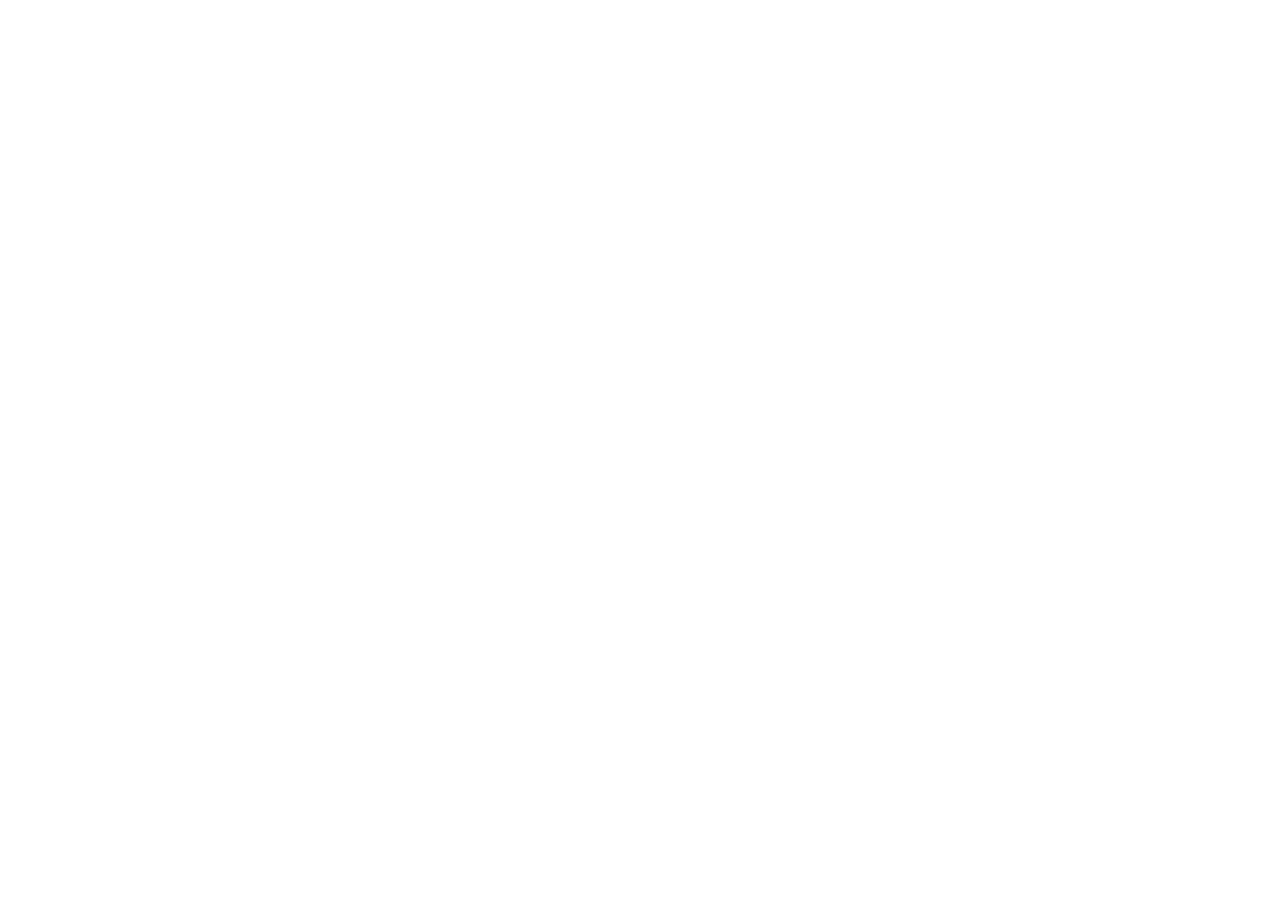
==== index.html @ 5145b30f "Tambah kerangka halaman beranda" ====
<!DOCTYPE html>
<html lang="id">
<head>
  <meta charset="UTF-8">
  <meta name="viewport" content="width=device-width, initial-scale=1.0">
  <meta name="description" content="Katalog kain dan busana Sasirangan khas Banjarmasin karya pengrajin lokal.">
  <title>Sasirangan Banua | Kain Khas Banjar</title>
</head>
<body>

</body>
</html>
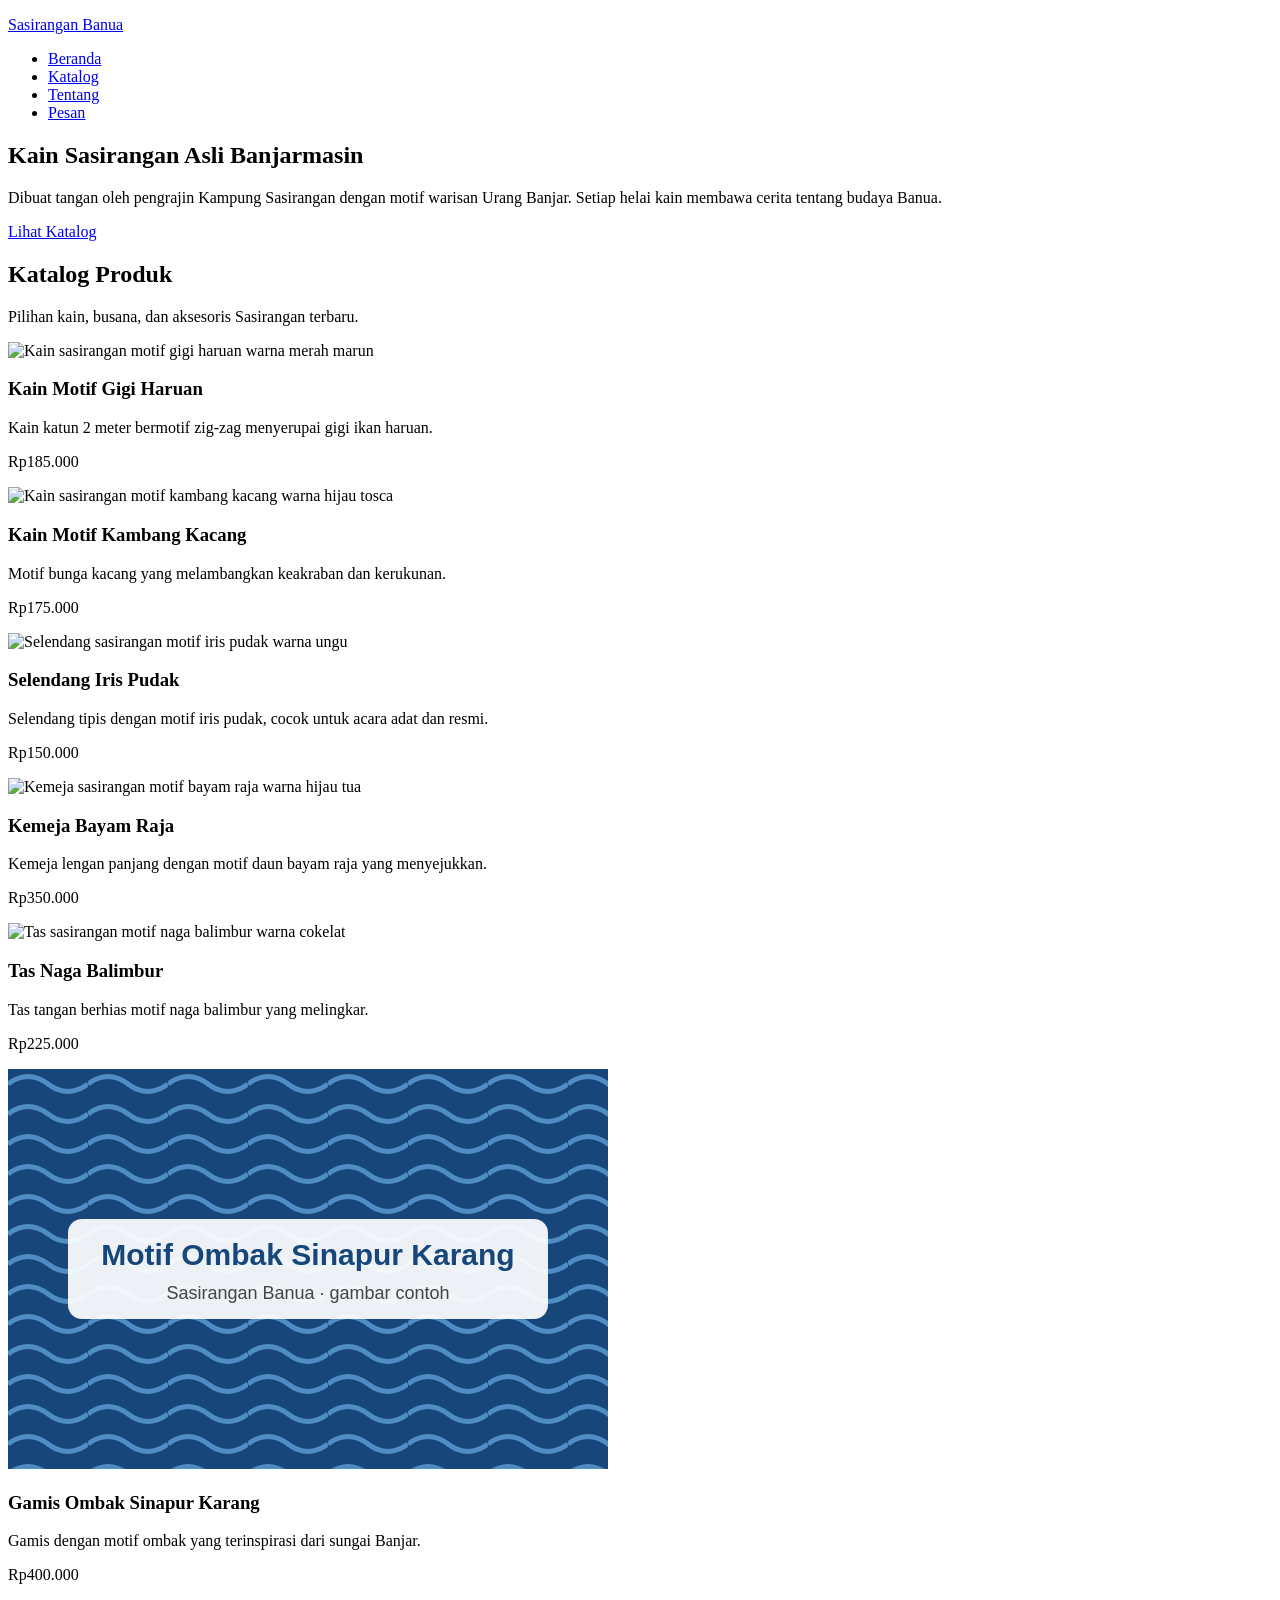
==== commit 3c081dba: "Tambah hero dan katalog 6 produk" ====
--- a/index.html
+++ b/index.html
@@ -7,6 +7,91 @@
   <title>Sasirangan Banua | Kain Khas Banjar</title>
 </head>
 <body>
+  <!-- ========== HEADER & NAVIGASI ========== -->
+  <header class="header-situs">
+    <p class="logo"><a href="index.html">Sasirangan Banua</a></p>
+    <nav aria-label="Navigasi utama">
+      <ul class="menu">
+        <li><a href="index.html" aria-current="page">Beranda</a></li>
+        <li><a href="#katalog">Katalog</a></li>
+        <li><a href="#tentang">Tentang</a></li>
+        <li><a href="kontak.html">Pesan</a></li>
+      </ul>
+    </nav>
+  </header>
+
+  <main>
+    <!-- ========== HERO ========== -->
+    <section class="hero" id="beranda">
+      <h1>Kain Sasirangan Asli Banjarmasin</h1>
+      <p>Dibuat tangan oleh pengrajin Kampung Sasirangan dengan motif warisan Urang Banjar.
+        Setiap helai kain membawa cerita tentang budaya Banua.</p>
+      <a class="tombol" href="#katalog">Lihat Katalog</a>
+    </section>
+
+    <!-- ========== KATALOG ========== -->
+    <section class="bagian" id="katalog">
+      <h2>Katalog Produk</h2>
+      <p>Pilihan kain, busana, dan aksesoris Sasirangan terbaru.</p>
+
+      <div class="katalog-grid">
+        <article class="kartu">
+          <img src="img/gigi-haruan.svg" alt="Kain sasirangan motif gigi haruan warna merah marun" width="600" height="400">
+          <div class="kartu-isi">
+            <h3>Kain Motif Gigi Haruan</h3>
+            <p>Kain katun 2 meter bermotif zig-zag menyerupai gigi ikan haruan.</p>
+            <p class="harga">Rp185.000</p>
+          </div>
+        </article>
+
+        <article class="kartu">
+          <img src="img/kambang-kacang.svg" alt="Kain sasirangan motif kambang kacang warna hijau tosca" width="600" height="400">
+          <div class="kartu-isi">
+            <h3>Kain Motif Kambang Kacang</h3>
+            <p>Motif bunga kacang yang melambangkan keakraban dan kerukunan.</p>
+            <p class="harga">Rp175.000</p>
+          </div>
+        </article>
+
+        <article class="kartu">
+          <img src="img/iris-pudak.svg" alt="Selendang sasirangan motif iris pudak warna ungu" width="600" height="400">
+          <div class="kartu-isi">
+            <h3>Selendang Iris Pudak</h3>
+            <p>Selendang tipis dengan motif iris pudak, cocok untuk acara adat dan resmi.</p>
+            <p class="harga">Rp150.000</p>
+          </div>
+        </article>
+
+        <article class="kartu">
+          <img src="img/bayam-raja.svg" alt="Kemeja sasirangan motif bayam raja warna hijau tua" width="600" height="400">
+          <div class="kartu-isi">
+            <h3>Kemeja Bayam Raja</h3>
+            <p>Kemeja lengan panjang dengan motif daun bayam raja yang menyejukkan.</p>
+            <p class="harga">Rp350.000</p>
+          </div>
+        </article>
+
+        <article class="kartu">
+          <img src="img/naga-balimbur.svg" alt="Tas sasirangan motif naga balimbur warna cokelat" width="600" height="400">
+          <div class="kartu-isi">
+            <h3>Tas Naga Balimbur</h3>
+            <p>Tas tangan berhias motif naga balimbur yang melingkar.</p>
+            <p class="harga">Rp225.000</p>
+          </div>
+        </article>
+
+        <article class="kartu">
+          <img src="img/ombak-sinapur-karang.svg" alt="Gamis sasirangan motif ombak sinapur karang warna biru" width="600" height="400">
+          <div class="kartu-isi">
+            <h3>Gamis Ombak Sinapur Karang</h3>
+            <p>Gamis dengan motif ombak yang terinspirasi dari sungai Banjar.</p>
+            <p class="harga">Rp400.000</p>
+          </div>
+        </article>
+      </div>
+    </section>
+
+  </main>
 
 </body>
 </html>
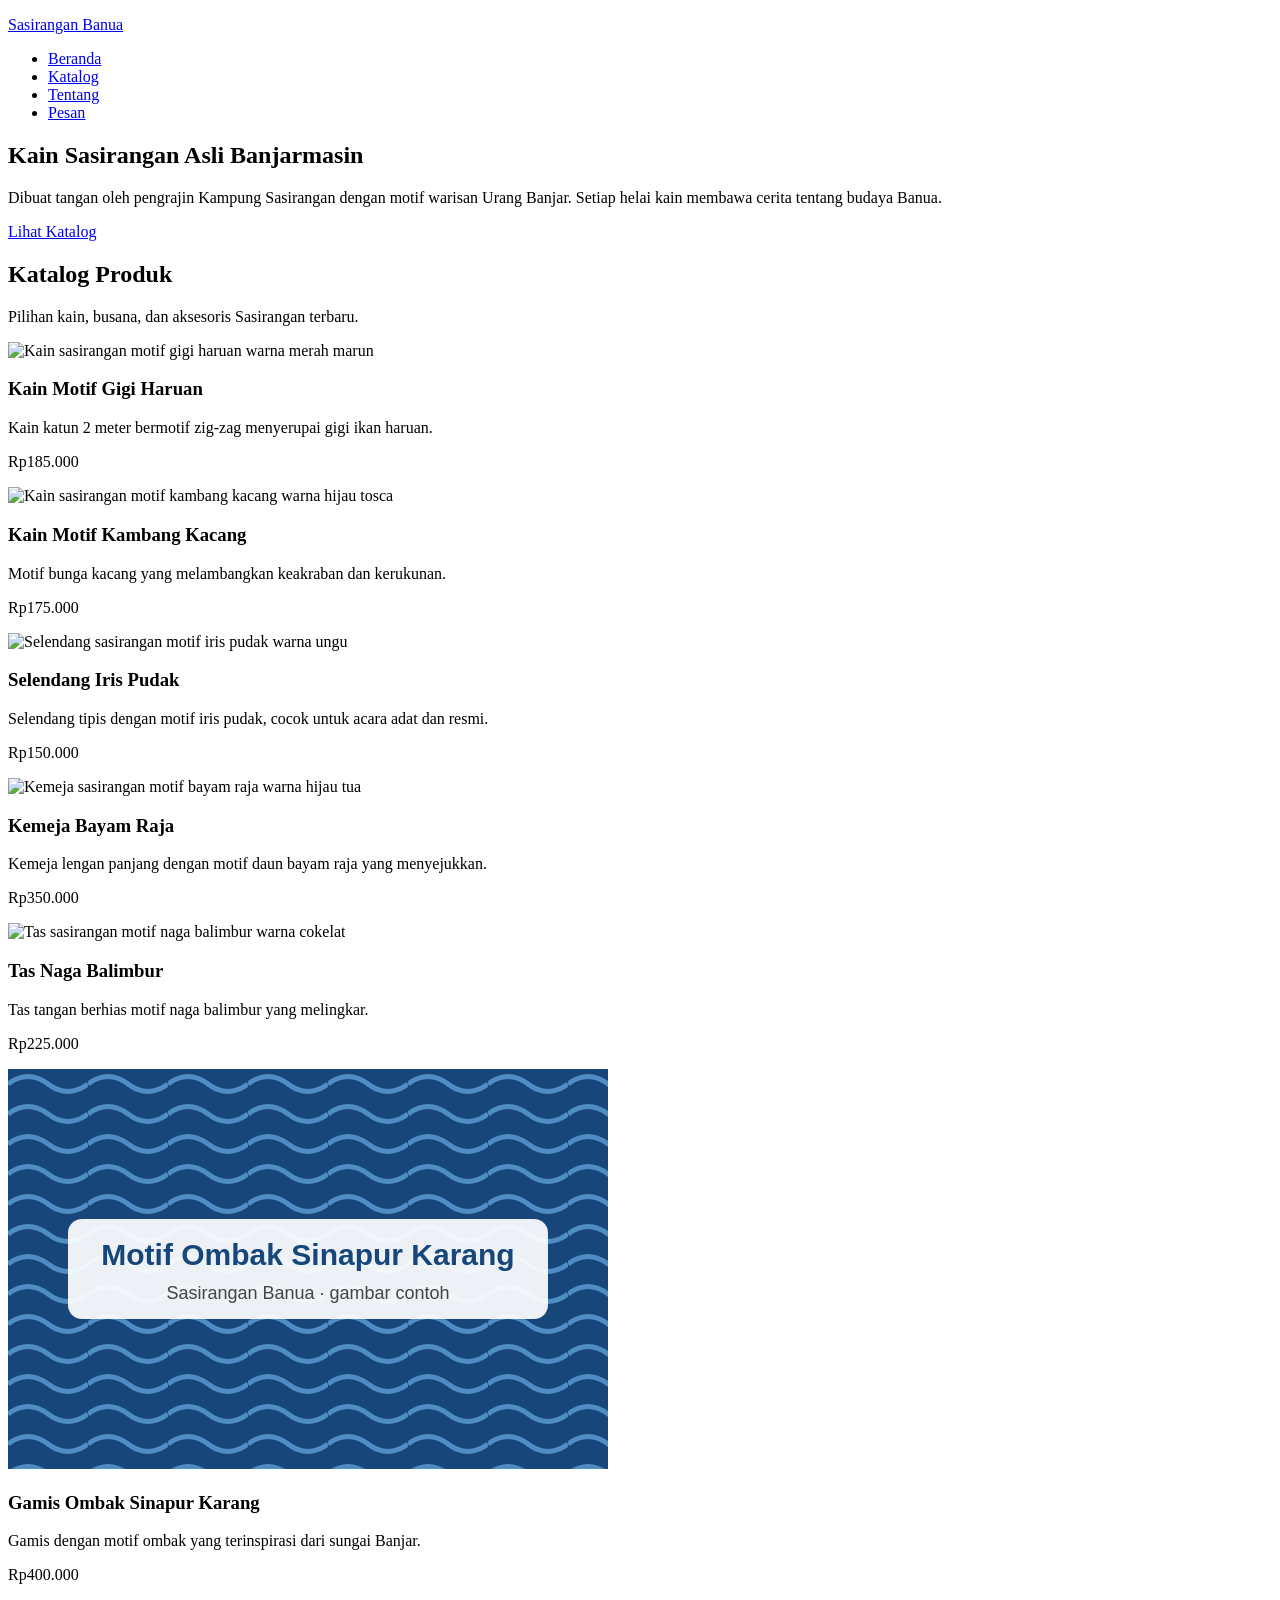
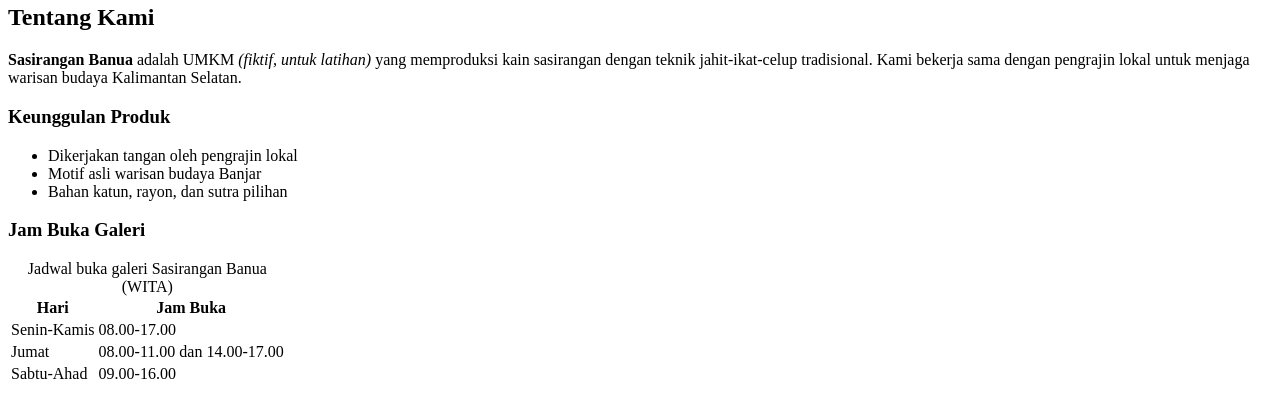
==== commit cfb979a2: "Tambah bagian tentang dan tabel jam buka" ====
--- a/index.html
+++ b/index.html
@@ -91,6 +91,43 @@
       </div>
     </section>
 
+    <!-- ========== TENTANG ========== -->
+    <section class="bagian" id="tentang">
+      <h2>Tentang Kami</h2>
+      <p><strong>Sasirangan Banua</strong> adalah UMKM <em>(fiktif, untuk latihan)</em> yang memproduksi kain sasirangan dengan teknik jahit-ikat-celup tradisional. Kami bekerja sama dengan pengrajin lokal untuk menjaga warisan budaya Kalimantan Selatan.</p>
+
+      <h3>Keunggulan Produk</h3>
+      <ul>
+        <li>Dikerjakan tangan oleh pengrajin lokal</li>
+        <li>Motif asli warisan budaya Banjar</li>
+        <li>Bahan katun, rayon, dan sutra pilihan</li>
+      </ul>
+
+      <h3>Jam Buka Galeri</h3>
+      <table>
+        <caption>Jadwal buka galeri Sasirangan Banua (WITA)</caption>
+        <thead>
+          <tr>
+            <th scope="col">Hari</th>
+            <th scope="col">Jam Buka</th>
+          </tr>
+        </thead>
+        <tbody>
+          <tr>
+            <td>Senin-Kamis</td>
+            <td>08.00-17.00</td>
+          </tr>
+          <tr>
+            <td>Jumat</td>
+            <td>08.00-11.00 dan 14.00-17.00</td>
+          </tr>
+          <tr>
+            <td>Sabtu-Ahad</td>
+            <td>09.00-16.00</td>
+          </tr>
+        </tbody>
+      </table>
+    </section>
   </main>
 
 </body>
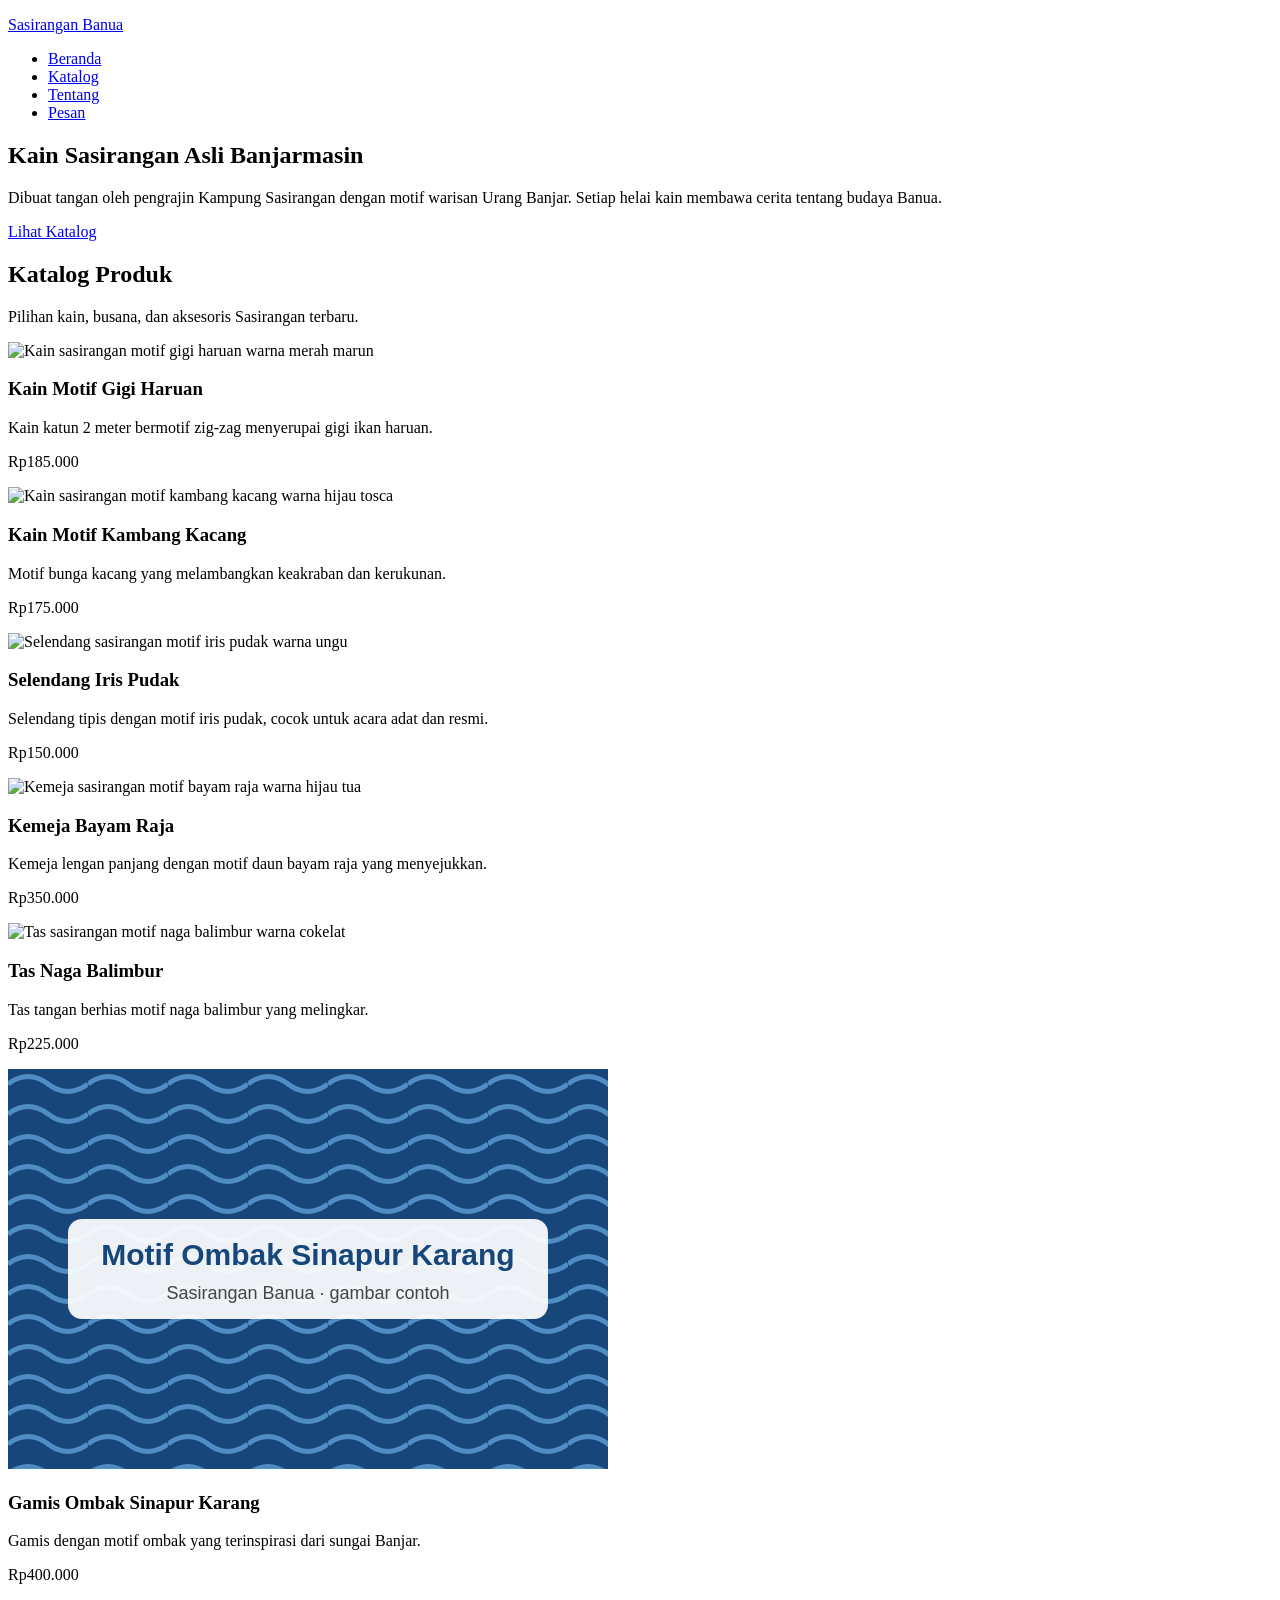
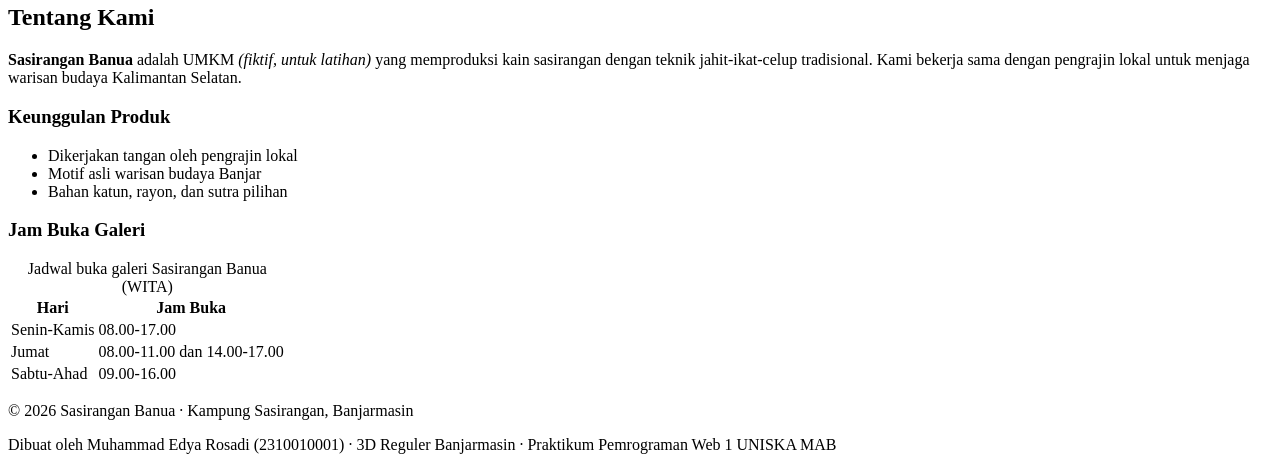
==== commit d2add55d: "Tambah formulir pemesanan di kontak.html" ====
--- a/index.html
+++ b/index.html
@@ -130,5 +130,10 @@
     </section>
   </main>
 
+  <!-- ========== FOOTER ========== -->
+  <footer class="footer-situs">
+    <p>&copy; 2026 Sasirangan Banua &middot; Kampung Sasirangan, Banjarmasin</p>
+    <p>Dibuat oleh Muhammad Edya Rosadi (2310010001) &middot; 3D Reguler Banjarmasin &middot; Praktikum Pemrograman Web 1 UNISKA MAB</p>
+  </footer>
 </body>
 </html>
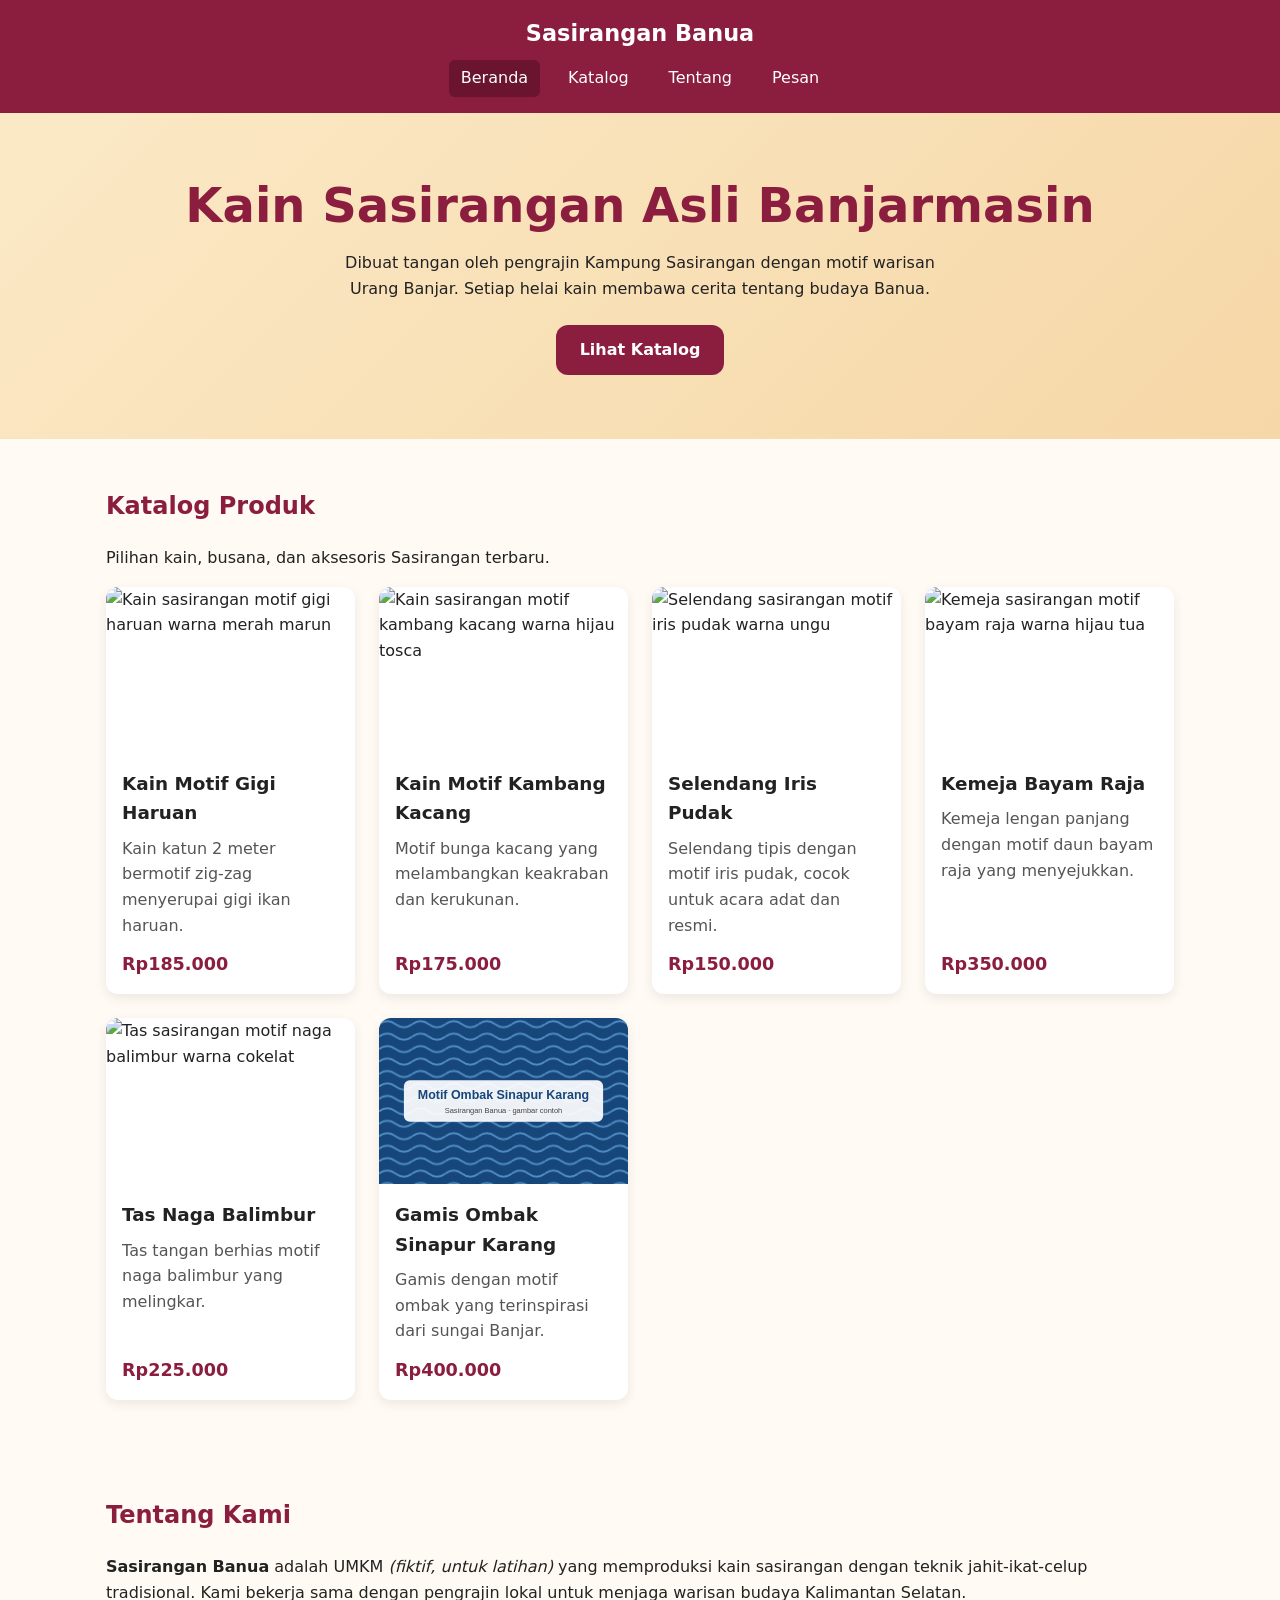
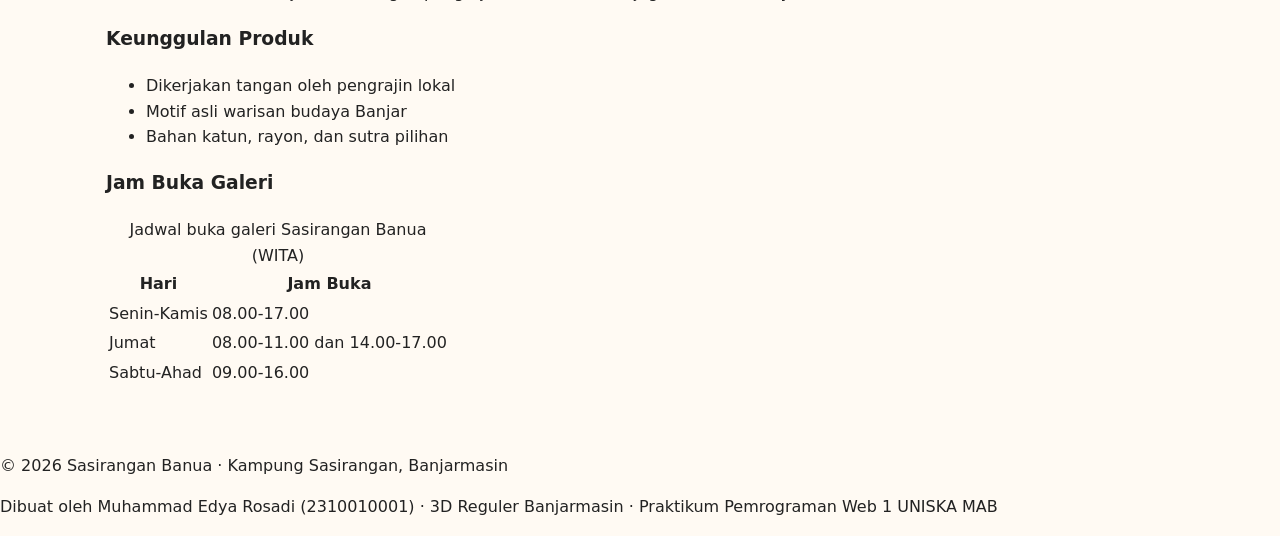
==== commit 352a2ed3: "Tambah gaya dasar, header, hero, dan katalog grid" ====
--- a/index.html
+++ b/index.html
@@ -1,11 +1,14 @@
 <!DOCTYPE html>
 <html lang="id">
+
 <head>
   <meta charset="UTF-8">
   <meta name="viewport" content="width=device-width, initial-scale=1.0">
   <meta name="description" content="Katalog kain dan busana Sasirangan khas Banjarmasin karya pengrajin lokal.">
+  <link rel="stylesheet" href="css/style.css">
   <title>Sasirangan Banua | Kain Khas Banjar</title>
 </head>
+
 <body>
   <!-- ========== HEADER & NAVIGASI ========== -->
   <header class="header-situs">
@@ -36,7 +39,8 @@
 
       <div class="katalog-grid">
         <article class="kartu">
-          <img src="img/gigi-haruan.svg" alt="Kain sasirangan motif gigi haruan warna merah marun" width="600" height="400">
+          <img src="img/gigi-haruan.svg" alt="Kain sasirangan motif gigi haruan warna merah marun" width="600"
+            height="400">
           <div class="kartu-isi">
             <h3>Kain Motif Gigi Haruan</h3>
             <p>Kain katun 2 meter bermotif zig-zag menyerupai gigi ikan haruan.</p>
@@ -45,7 +49,8 @@
         </article>
 
         <article class="kartu">
-          <img src="img/kambang-kacang.svg" alt="Kain sasirangan motif kambang kacang warna hijau tosca" width="600" height="400">
+          <img src="img/kambang-kacang.svg" alt="Kain sasirangan motif kambang kacang warna hijau tosca" width="600"
+            height="400">
           <div class="kartu-isi">
             <h3>Kain Motif Kambang Kacang</h3>
             <p>Motif bunga kacang yang melambangkan keakraban dan kerukunan.</p>
@@ -63,7 +68,8 @@
         </article>
 
         <article class="kartu">
-          <img src="img/bayam-raja.svg" alt="Kemeja sasirangan motif bayam raja warna hijau tua" width="600" height="400">
+          <img src="img/bayam-raja.svg" alt="Kemeja sasirangan motif bayam raja warna hijau tua" width="600"
+            height="400">
           <div class="kartu-isi">
             <h3>Kemeja Bayam Raja</h3>
             <p>Kemeja lengan panjang dengan motif daun bayam raja yang menyejukkan.</p>
@@ -72,7 +78,8 @@
         </article>
 
         <article class="kartu">
-          <img src="img/naga-balimbur.svg" alt="Tas sasirangan motif naga balimbur warna cokelat" width="600" height="400">
+          <img src="img/naga-balimbur.svg" alt="Tas sasirangan motif naga balimbur warna cokelat" width="600"
+            height="400">
           <div class="kartu-isi">
             <h3>Tas Naga Balimbur</h3>
             <p>Tas tangan berhias motif naga balimbur yang melingkar.</p>
@@ -81,7 +88,8 @@
         </article>
 
         <article class="kartu">
-          <img src="img/ombak-sinapur-karang.svg" alt="Gamis sasirangan motif ombak sinapur karang warna biru" width="600" height="400">
+          <img src="img/ombak-sinapur-karang.svg" alt="Gamis sasirangan motif ombak sinapur karang warna biru"
+            width="600" height="400">
           <div class="kartu-isi">
             <h3>Gamis Ombak Sinapur Karang</h3>
             <p>Gamis dengan motif ombak yang terinspirasi dari sungai Banjar.</p>
@@ -94,7 +102,9 @@
     <!-- ========== TENTANG ========== -->
     <section class="bagian" id="tentang">
       <h2>Tentang Kami</h2>
-      <p><strong>Sasirangan Banua</strong> adalah UMKM <em>(fiktif, untuk latihan)</em> yang memproduksi kain sasirangan dengan teknik jahit-ikat-celup tradisional. Kami bekerja sama dengan pengrajin lokal untuk menjaga warisan budaya Kalimantan Selatan.</p>
+      <p><strong>Sasirangan Banua</strong> adalah UMKM <em>(fiktif, untuk latihan)</em> yang memproduksi kain sasirangan
+        dengan teknik jahit-ikat-celup tradisional. Kami bekerja sama dengan pengrajin lokal untuk menjaga warisan
+        budaya Kalimantan Selatan.</p>
 
       <h3>Keunggulan Produk</h3>
       <ul>
@@ -133,7 +143,9 @@
   <!-- ========== FOOTER ========== -->
   <footer class="footer-situs">
     <p>&copy; 2026 Sasirangan Banua &middot; Kampung Sasirangan, Banjarmasin</p>
-    <p>Dibuat oleh Muhammad Edya Rosadi (2310010001) &middot; 3D Reguler Banjarmasin &middot; Praktikum Pemrograman Web 1 UNISKA MAB</p>
+    <p>Dibuat oleh Muhammad Edya Rosadi (2310010001) &middot; 3D Reguler Banjarmasin &middot; Praktikum Pemrograman Web
+      1 UNISKA MAB</p>
   </footer>
 </body>
-</html>
+
+</html>
--- a/css/style.css
+++ b/css/style.css
@@ -0,0 +1,224 @@
+/* =========================================================
+    Sasirangan Banua — style.css
+    Pendekatan: mobile-first (gaya dasar untuk HP, lalu
+    disesuaikan untuk layar lebar dengan media query)
+    ========================================================= */
+
+/* ---------- 1. Variabel (custom properties) ---------- */
+:root {
+    --warna-utama: #8b1e3f;
+    /* merah marun sasirangan */
+    --warna-utama-gelap: #6a142f;
+    --warna-aksen: #e0a526;
+    /* kuning kunyit */
+    --warna-krem: #fbe9c6;
+    --warna-teks: #222222;
+    --warna-teks-lembut: #555555;
+    --warna-latar: #fffaf3;
+    --warna-kartu: #ffffff;
+    --radius: 12px;
+    --bayangan: 0 4px 12px rgba(0, 0, 0, 0.08);
+    --lebar-maks: 1100px;
+}
+
+/* ---------- 2. Reset ringan & dasar ---------- */
+*,
+*::before,
+*::after {
+    box-sizing: border-box;
+}
+
+html {
+    scroll-behavior: smooth;
+    scroll-padding-top: 7rem;
+    /* agar judul tidak tertutup header sticky */
+}
+
+body {
+    margin: 0;
+    font-family: "Segoe UI", system-ui, -apple-system, Roboto, Arial, sans-serif;
+    font-size: 1rem;
+    line-height: 1.6;
+    color: var(--warna-teks);
+    background-color: var(--warna-latar);
+}
+
+img {
+    display: block;
+    max-width: 100%;
+    height: auto;
+}
+
+a {
+    color: var(--warna-utama);
+}
+
+/* Penanda fokus untuk pengguna keyboard — JANGAN dihapus */
+a:focus-visible,
+button:focus-visible,
+input:focus-visible,
+select:focus-visible,
+textarea:focus-visible {
+    outline: 3px solid var(--warna-utama-gelap);
+    outline-offset: 2px;
+}
+
+/* ---------- 3. Header & navigasi (Flexbox) ---------- */
+.header-situs {
+    position: sticky;
+    top: 0;
+    z-index: 10;
+    display: flex;
+    flex-direction: column;
+    /* HP: logo di atas menu */
+    align-items: center;
+    gap: 0.5rem;
+    padding: 1rem;
+    background-color: var(--warna-utama);
+    color: #ffffff;
+}
+
+.logo {
+    margin: 0;
+    font-size: 1.4rem;
+    font-weight: 700;
+}
+
+.logo a {
+    color: inherit;
+    text-decoration: none;
+}
+
+.menu {
+    display: flex;
+    flex-wrap: wrap;
+    justify-content: center;
+    gap: 0.25rem 1rem;
+    margin: 0;
+    padding: 0;
+    list-style: none;
+}
+
+.menu a {
+    display: block;
+    padding: 0.35rem 0.75rem;
+    border-radius: 6px;
+    color: #ffffff;
+    text-decoration: none;
+}
+
+.menu a:hover,
+.menu a[aria-current="page"] {
+    background-color: var(--warna-utama-gelap);
+}
+
+.header-situs a:focus-visible {
+    outline-color: #ffffff;
+    /* fokus putih agar terlihat di latar header yang gelap */
+}
+
+/* ---------- 4. Hero ---------- */
+.hero {
+    padding: 4rem 1rem;
+    text-align: center;
+    background: linear-gradient(135deg, var(--warna-krem), #f6d7a7);
+}
+
+.hero h1 {
+    margin: 0 0 1rem;
+    font-size: clamp(1.8rem, 5vw, 3rem);
+    line-height: 1.2;
+    color: var(--warna-utama);
+}
+
+.hero p {
+    max-width: 40rem;
+    margin: 0 auto 1.5rem;
+}
+
+/* ---------- 5. Tombol ---------- */
+.tombol {
+    display: inline-block;
+    padding: 0.75rem 1.5rem;
+    border: none;
+    border-radius: var(--radius);
+    background-color: var(--warna-utama);
+    color: #ffffff;
+    font: inherit;
+    font-weight: 600;
+    text-decoration: none;
+    cursor: pointer;
+    transition: background-color 0.2s ease, transform 0.2s ease;
+}
+
+.tombol:hover {
+    background-color: var(--warna-utama-gelap);
+    transform: translateY(-2px);
+}
+
+/* ---------- 6. Bagian (section) umum ---------- */
+.bagian {
+    max-width: var(--lebar-maks);
+    margin-inline: auto;
+    padding: 3rem 1rem;
+}
+
+.bagian h1,
+.bagian h2 {
+    margin-top: 0;
+    color: var(--warna-utama);
+}
+
+/* ---------- 7. Katalog (CSS Grid) ---------- */
+.katalog-grid {
+    display: grid;
+    grid-template-columns: repeat(auto-fill, minmax(240px, 1fr));
+    gap: 1.5rem;
+}
+
+.kartu {
+    display: flex;
+    flex-direction: column;
+    overflow: hidden;
+    border-radius: var(--radius);
+    background-color: var(--warna-kartu);
+    box-shadow: var(--bayangan);
+    transition: transform 0.2s ease;
+}
+
+.kartu:hover {
+    transform: translateY(-4px);
+}
+
+.kartu img {
+    width: 100%;
+    aspect-ratio: 3 / 2;
+    object-fit: cover;
+}
+
+.kartu-isi {
+    display: flex;
+    flex-direction: column;
+    flex-grow: 1;
+    /* isi kartu mengisi sisa tinggi */
+    padding: 1rem;
+}
+
+.kartu h3 {
+    margin: 0 0 0.5rem;
+    font-size: 1.15rem;
+}
+
+.kartu p {
+    margin: 0 0 0.75rem;
+    color: var(--warna-teks-lembut);
+}
+
+.kartu .harga {
+    margin-top: auto;
+    /* harga selalu di bagian bawah kartu */
+    margin-bottom: 0;
+    font-size: 1.1rem;
+    font-weight: 700;
+    color: var(--warna-utama);
+}
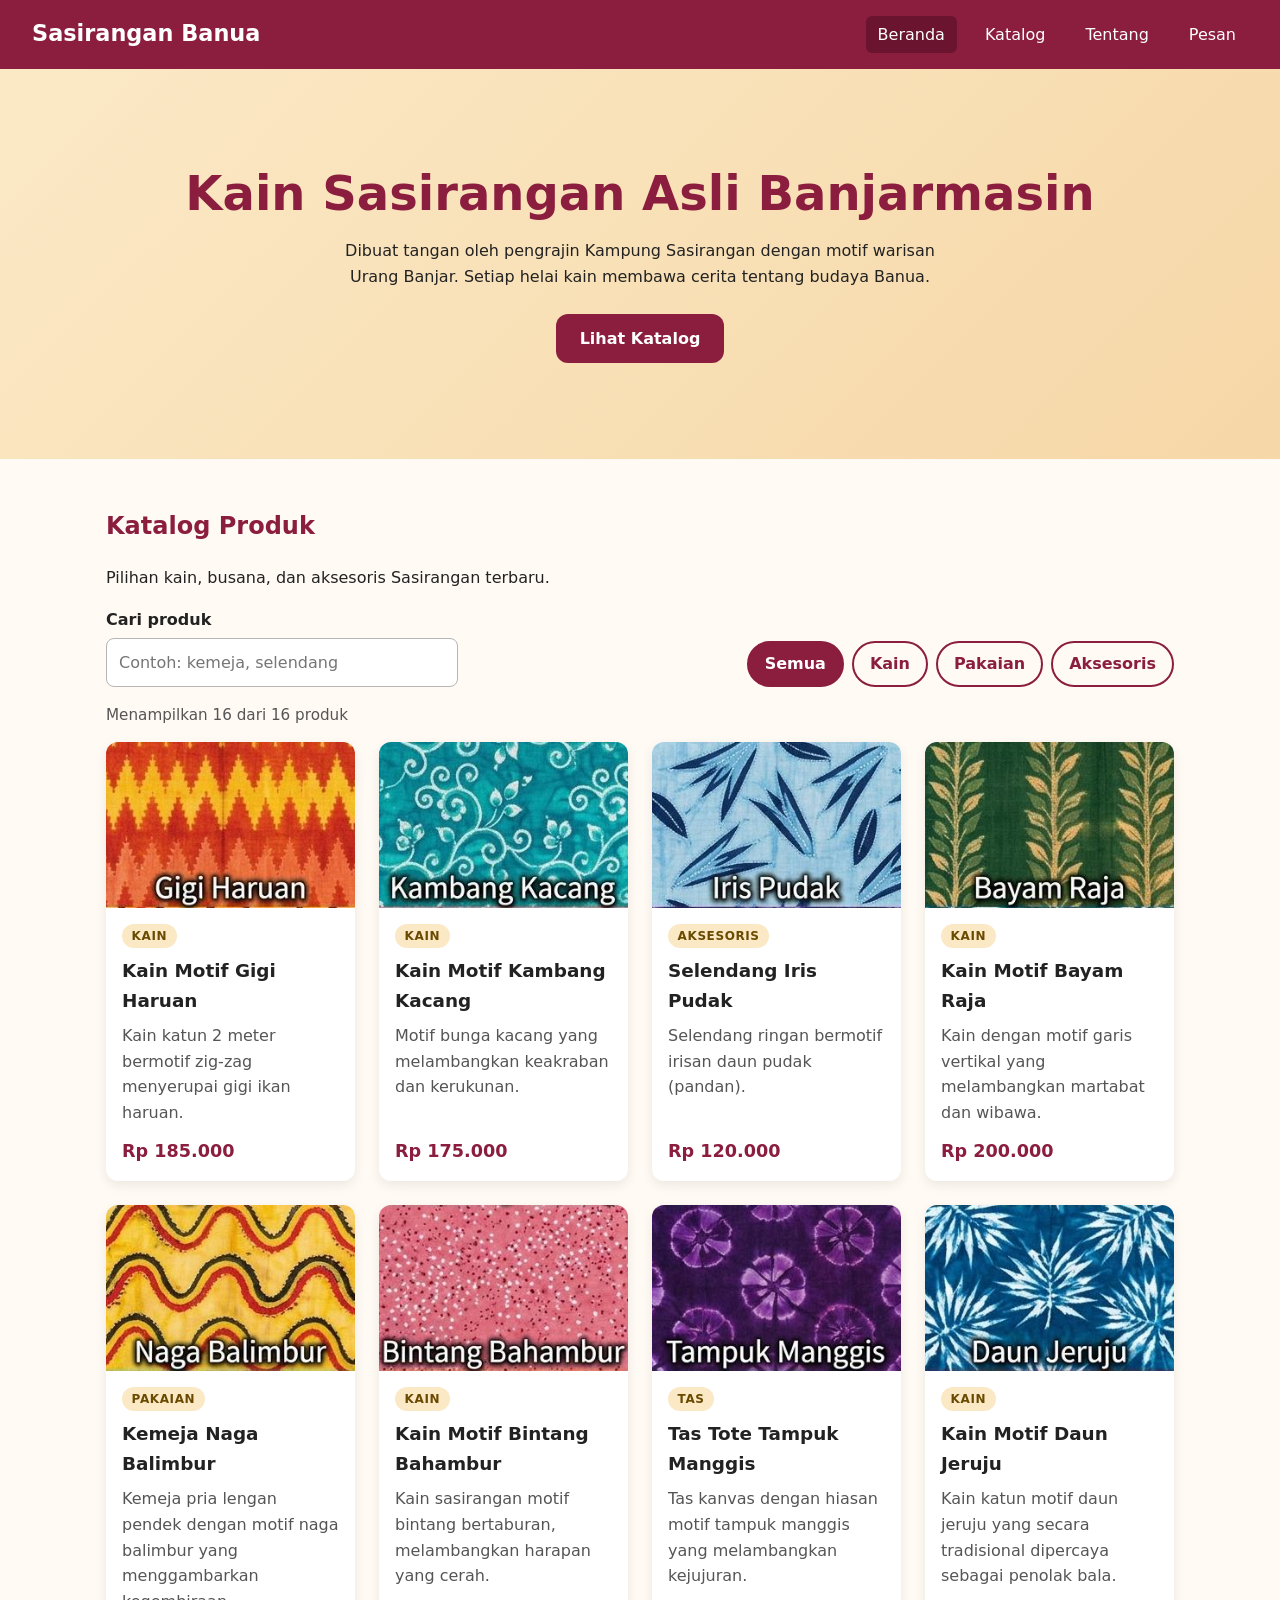
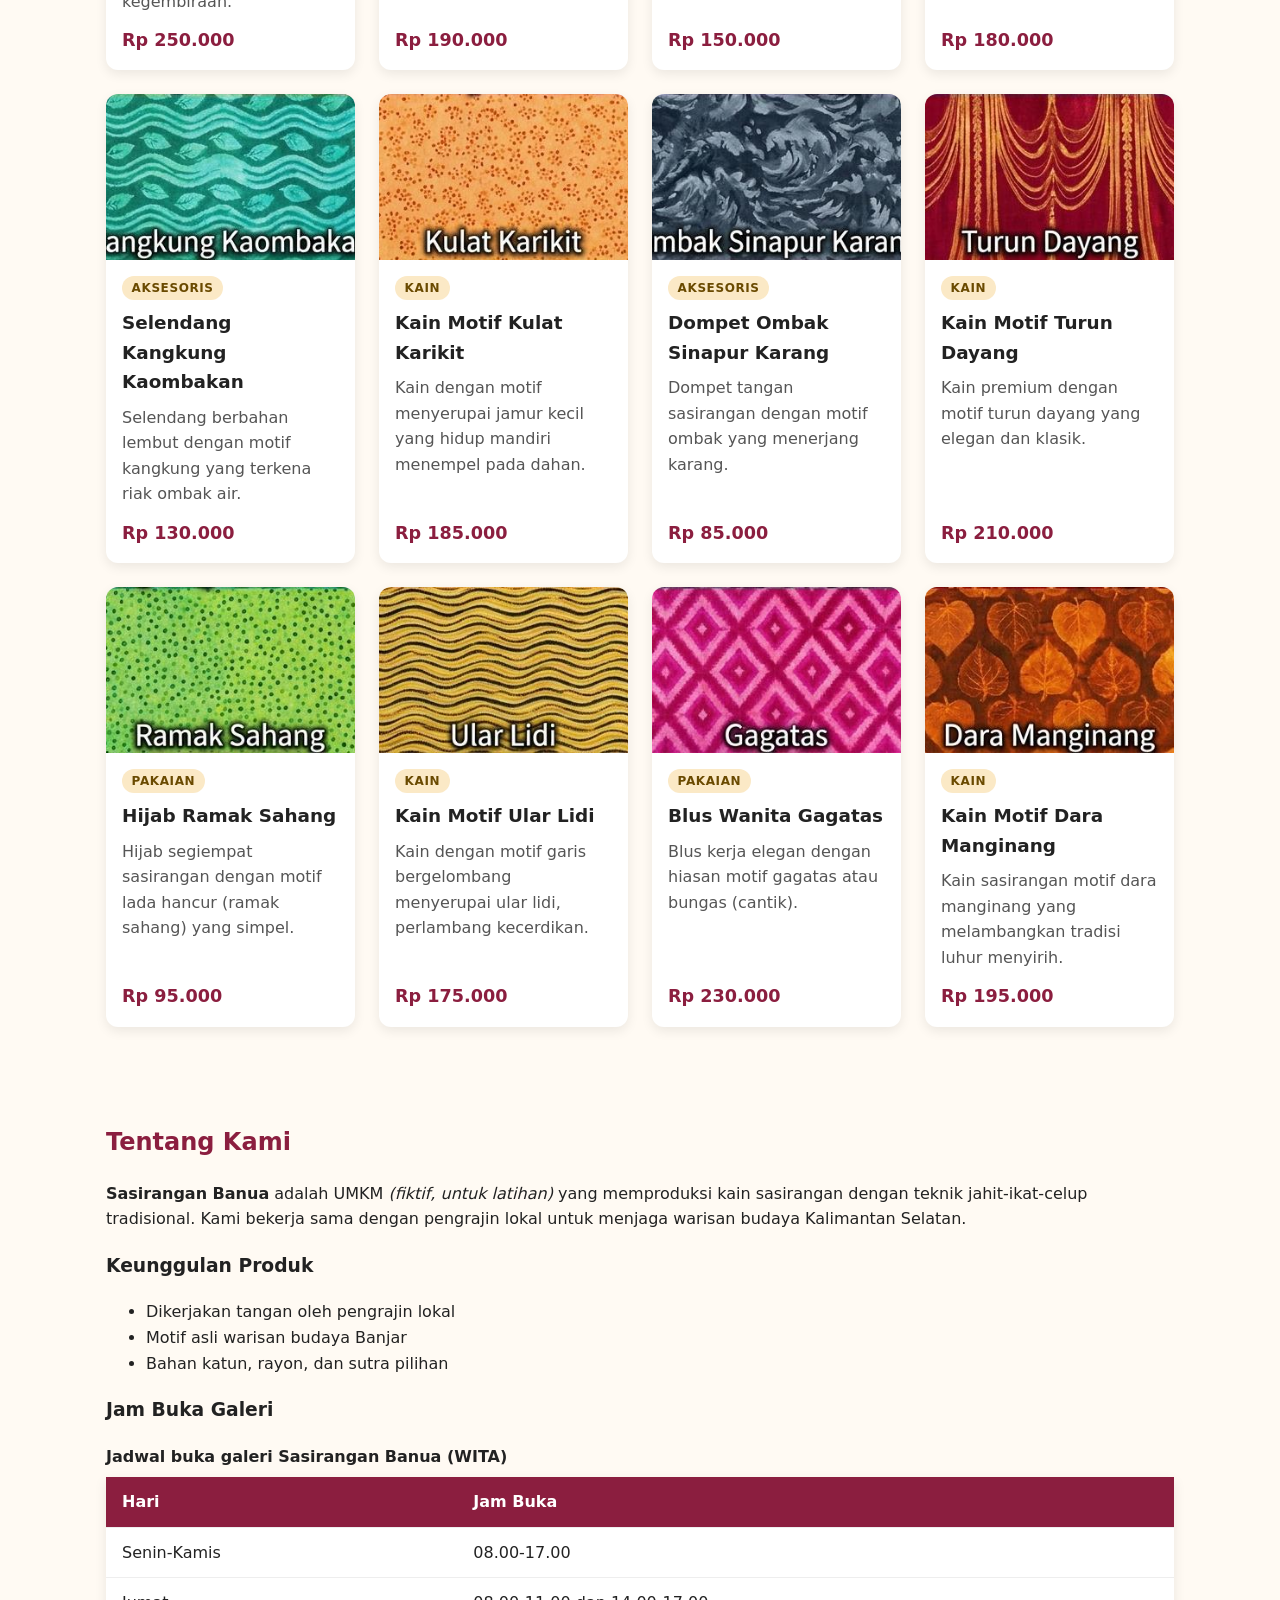
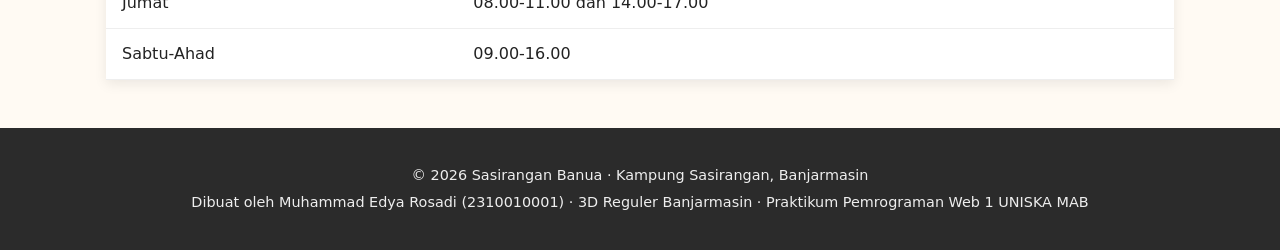
==== commit b02cb660: "Tambah validasi formulir dan ringkasan pesan WhatsApp" ====
--- a/index.html
+++ b/index.html
@@ -6,6 +6,7 @@
   <meta name="viewport" content="width=device-width, initial-scale=1.0">
   <meta name="description" content="Katalog kain dan busana Sasirangan khas Banjarmasin karya pengrajin lokal.">
   <link rel="stylesheet" href="css/style.css">
+  <script src="js/katalog.js" defer></script>
   <title>Sasirangan Banua | Kain Khas Banjar</title>
 </head>
 
@@ -37,66 +38,24 @@
       <h2>Katalog Produk</h2>
       <p>Pilihan kain, busana, dan aksesoris Sasirangan terbaru.</p>
 
-      <div class="katalog-grid">
-        <article class="kartu">
-          <img src="img/gigi-haruan.svg" alt="Kain sasirangan motif gigi haruan warna merah marun" width="600"
-            height="400">
-          <div class="kartu-isi">
-            <h3>Kain Motif Gigi Haruan</h3>
-            <p>Kain katun 2 meter bermotif zig-zag menyerupai gigi ikan haruan.</p>
-            <p class="harga">Rp185.000</p>
-          </div>
-        </article>
+      <div class="kontrol-katalog">
+        <div class="kolom">
+          <label for="cari">Cari produk</label>
+          <input type="search" id="cari" placeholder="Contoh: kemeja, selendang">
+        </div>
+        <div class="filter" role="group" aria-label="Filter kategori">
+          <button type="button" class="tombol-filter aktif" data-kategori="semua" aria-pressed="true">Semua</button>
+          <button type="button" class="tombol-filter" data-kategori="kain" aria-pressed="false">Kain</button>
+          <button type="button" class="tombol-filter" data-kategori="pakaian" aria-pressed="false">Pakaian</button>
+          <button type="button" class="tombol-filter" data-kategori="aksesoris" aria-pressed="false">Aksesoris</button>
+        </div>
+      </div>
 
-        <article class="kartu">
-          <img src="img/kambang-kacang.svg" alt="Kain sasirangan motif kambang kacang warna hijau tosca" width="600"
-            height="400">
-          <div class="kartu-isi">
-            <h3>Kain Motif Kambang Kacang</h3>
-            <p>Motif bunga kacang yang melambangkan keakraban dan kerukunan.</p>
-            <p class="harga">Rp175.000</p>
-          </div>
-        </article>
-
-        <article class="kartu">
-          <img src="img/iris-pudak.svg" alt="Selendang sasirangan motif iris pudak warna ungu" width="600" height="400">
-          <div class="kartu-isi">
-            <h3>Selendang Iris Pudak</h3>
-            <p>Selendang tipis dengan motif iris pudak, cocok untuk acara adat dan resmi.</p>
-            <p class="harga">Rp150.000</p>
-          </div>
-        </article>
-
-        <article class="kartu">
-          <img src="img/bayam-raja.svg" alt="Kemeja sasirangan motif bayam raja warna hijau tua" width="600"
-            height="400">
-          <div class="kartu-isi">
-            <h3>Kemeja Bayam Raja</h3>
-            <p>Kemeja lengan panjang dengan motif daun bayam raja yang menyejukkan.</p>
-            <p class="harga">Rp350.000</p>
-          </div>
-        </article>
-
-        <article class="kartu">
-          <img src="img/naga-balimbur.svg" alt="Tas sasirangan motif naga balimbur warna cokelat" width="600"
-            height="400">
-          <div class="kartu-isi">
-            <h3>Tas Naga Balimbur</h3>
-            <p>Tas tangan berhias motif naga balimbur yang melingkar.</p>
-            <p class="harga">Rp225.000</p>
-          </div>
-        </article>
-
-        <article class="kartu">
-          <img src="img/ombak-sinapur-karang.svg" alt="Gamis sasirangan motif ombak sinapur karang warna biru"
-            width="600" height="400">
-          <div class="kartu-isi">
-            <h3>Gamis Ombak Sinapur Karang</h3>
-            <p>Gamis dengan motif ombak yang terinspirasi dari sungai Banjar.</p>
-            <p class="harga">Rp400.000</p>
-          </div>
-        </article>
-      </div>
+      <p id="info-jumlah" class="info-jumlah" aria-live="polite"></p>
+      <div id="daftar-katalog" class="katalog-grid"></div>
+      <noscript>
+        <p>Aktifkan JavaScript untuk melihat katalog produk.</p>
+      </noscript>
     </section>
 
     <!-- ========== TENTANG ========== -->
--- a/css/style.css
+++ b/css/style.css
@@ -221,4 +221,219 @@
     font-size: 1.1rem;
     font-weight: 700;
     color: var(--warna-utama);
+}
+
+/* ---------- 8. Tabel ---------- */
+table {
+    width: 100%;
+    border-collapse: collapse;
+    background-color: var(--warna-kartu);
+    box-shadow: var(--bayangan);
+}
+
+caption {
+    margin-bottom: 0.5rem;
+    font-weight: 600;
+    text-align: left;
+}
+
+th,
+td {
+    padding: 0.75rem 1rem;
+    border-bottom: 1px solid #eeeeee;
+    text-align: left;
+}
+
+thead th {
+    background-color: var(--warna-utama);
+    color: #ffffff;
+}
+
+/* ---------- 9. Formulir ---------- */
+.form-pesan {
+    display: grid;
+    gap: 1rem;
+    max-width: 40rem;
+    padding: 1.5rem;
+    border-radius: var(--radius);
+    background-color: var(--warna-kartu);
+    box-shadow: var(--bayangan);
+}
+
+.kolom {
+    display: flex;
+    flex-direction: column;
+    gap: 0.35rem;
+}
+
+label,
+legend {
+    font-weight: 600;
+}
+
+input,
+select,
+textarea {
+    width: 100%;
+    padding: 0.65rem 0.75rem;
+    border: 1px solid #b5b5b5;
+    border-radius: 8px;
+    font: inherit;
+}
+
+fieldset {
+    display: flex;
+    flex-direction: column;
+    gap: 0.35rem;
+    border: 1px solid #dddddd;
+    border-radius: 8px;
+}
+
+fieldset label,
+.cek {
+    display: flex;
+    align-items: center;
+    gap: 0.5rem;
+    font-weight: 400;
+}
+
+input[type="radio"],
+input[type="checkbox"] {
+    width: auto;
+}
+
+/* ---------- 10. Footer ---------- */
+.footer-situs {
+    padding: 2rem 1rem;
+    background-color: #2b2b2b;
+    color: #eeeeee;
+    font-size: 0.9rem;
+    text-align: center;
+}
+
+.footer-situs p {
+    margin: 0.25rem 0;
+}
+
+/* ---------- 11. Responsif: tablet & desktop ---------- */
+@media (min-width: 768px) {
+    .header-situs {
+        flex-direction: row;
+        /* logo kiri, menu kanan */
+        justify-content: space-between;
+        padding-inline: 2rem;
+    }
+
+    .hero {
+        padding: 6rem 2rem;
+    }
+}
+
+/* Hormati pengguna yang tidak ingin banyak animasi */
+@media (prefers-reduced-motion: reduce) {
+    html {
+        scroll-behavior: auto;
+    }
+
+    * {
+        transition: none !important;
+    }
+}
+
+/* ---------- 12. Komponen interaktif (Modul 3) ---------- */
+
+.kontrol-katalog {
+    display: flex;
+    flex-direction: column;
+    gap: 1rem;
+    margin-bottom: 1rem;
+}
+
+.filter {
+    display: flex;
+    flex-wrap: wrap;
+    gap: 0.5rem;
+}
+
+.tombol-filter {
+    padding: 0.5rem 1rem;
+    border: 2px solid var(--warna-utama);
+    border-radius: 999px;
+    background-color: transparent;
+    color: var(--warna-utama);
+    font: inherit;
+    font-weight: 600;
+    cursor: pointer;
+}
+
+.tombol-filter:hover,
+.tombol-filter.aktif {
+    background-color: var(--warna-utama);
+    color: #ffffff;
+}
+
+.info-jumlah {
+    color: var(--warna-teks-lembut);
+    font-size: 0.95rem;
+}
+
+.label-kategori {
+    align-self: flex-start;
+    margin-bottom: 0.5rem;
+    padding: 0.15rem 0.6rem;
+    border-radius: 999px;
+    background-color: var(--warna-krem);
+    color: #6a4a00;
+    font-size: 0.75rem;
+    font-weight: 700;
+    letter-spacing: 0.05em;
+    text-transform: uppercase;
+}
+
+.pesan-error {
+    margin: 0;
+    color: #b00020;
+    font-size: 0.9rem;
+}
+
+.pesan-error:empty {
+    display: none;
+    /* Sembunyikan jika belum ada pesan */
+}
+
+[aria-invalid="true"] {
+    border-color: #b00020;
+    background-color: #fff5f6;
+}
+
+.hasil-pesan {
+    max-width: 40rem;
+    margin-top: 2rem;
+    padding: 1.5rem;
+    border-left: 6px solid var(--warna-aksen);
+    border-radius: var(--radius);
+    background-color: var(--warna-kartu);
+    box-shadow: var(--bayangan);
+}
+
+.hasil-pesan h2 {
+    margin-top: 0;
+}
+
+.hasil-pesan pre {
+    white-space: pre-wrap;
+    font-family: inherit;
+}
+
+@media (min-width: 768px) {
+    .kontrol-katalog {
+        flex-direction: row;
+        align-items: flex-end;
+        justify-content: space-between;
+    }
+
+    .kontrol-katalog .kolom {
+        flex: 1;
+        max-width: 22rem;
+    }
 }
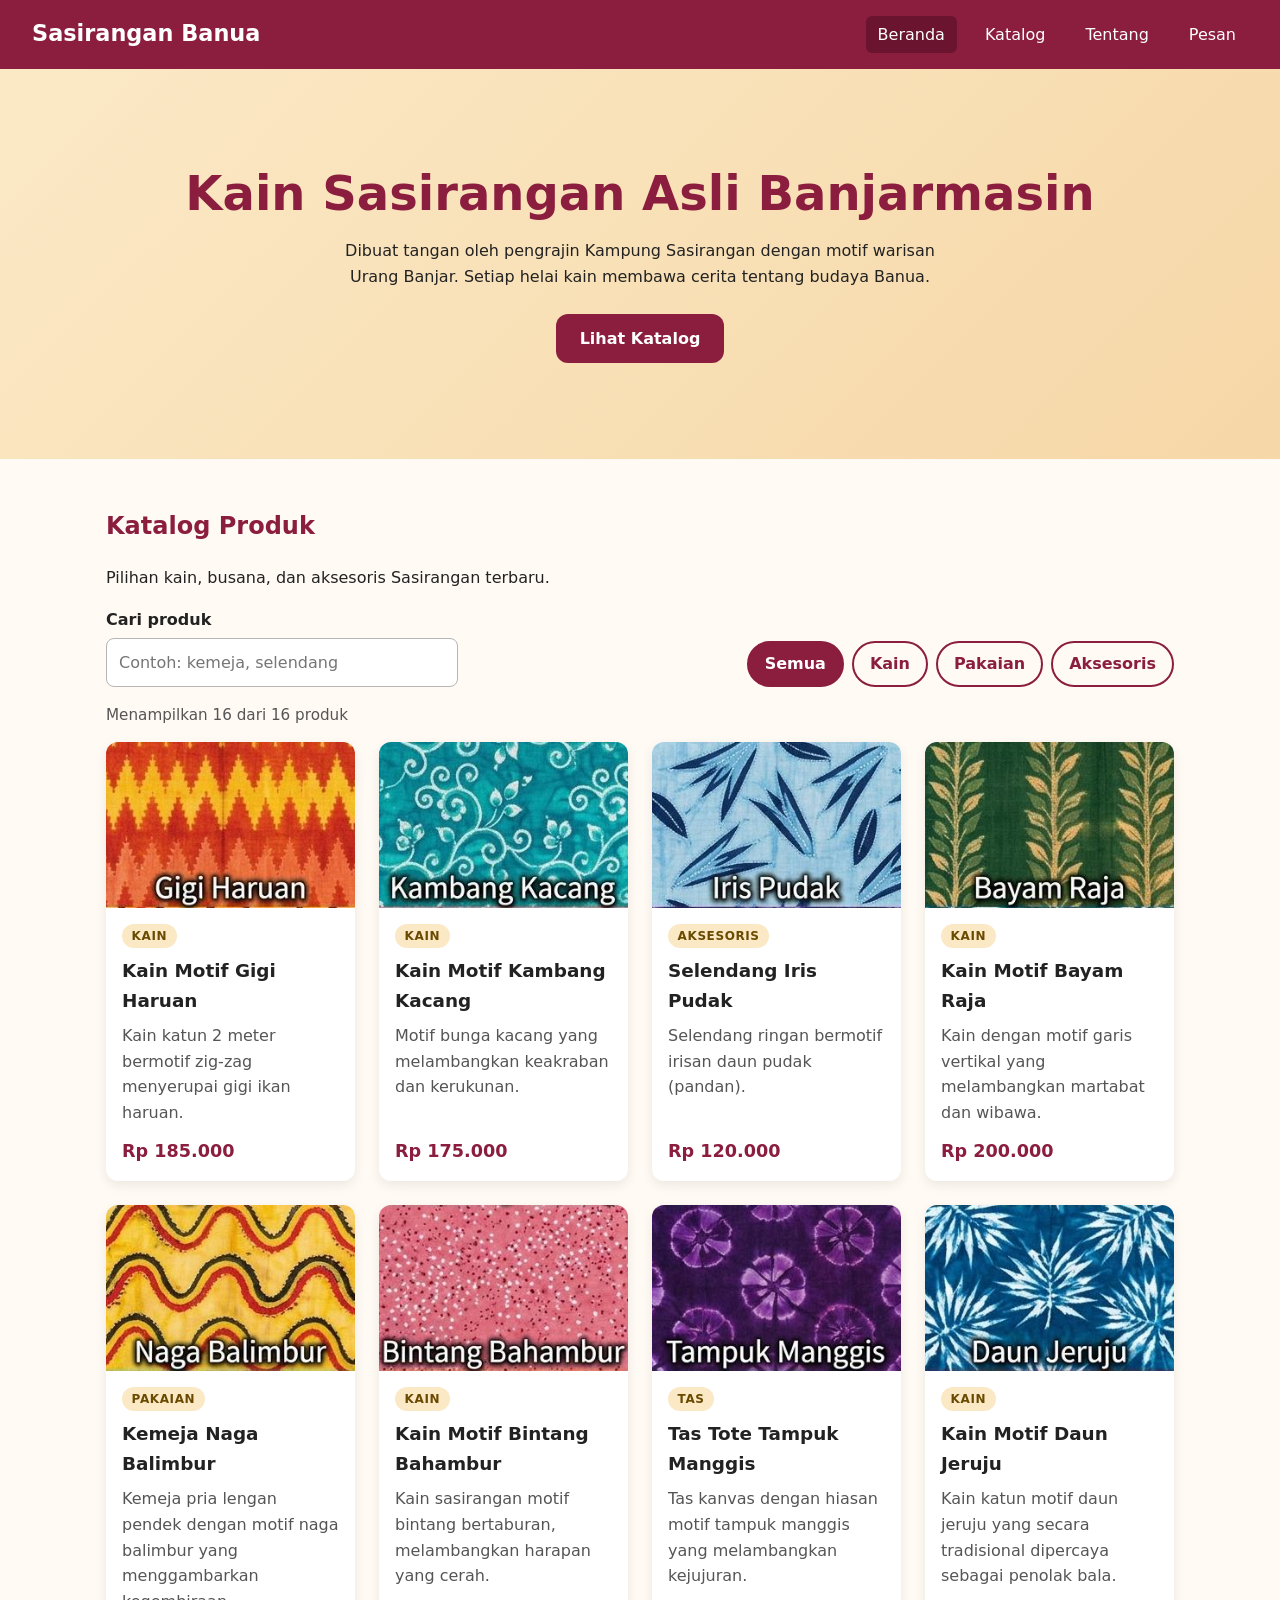
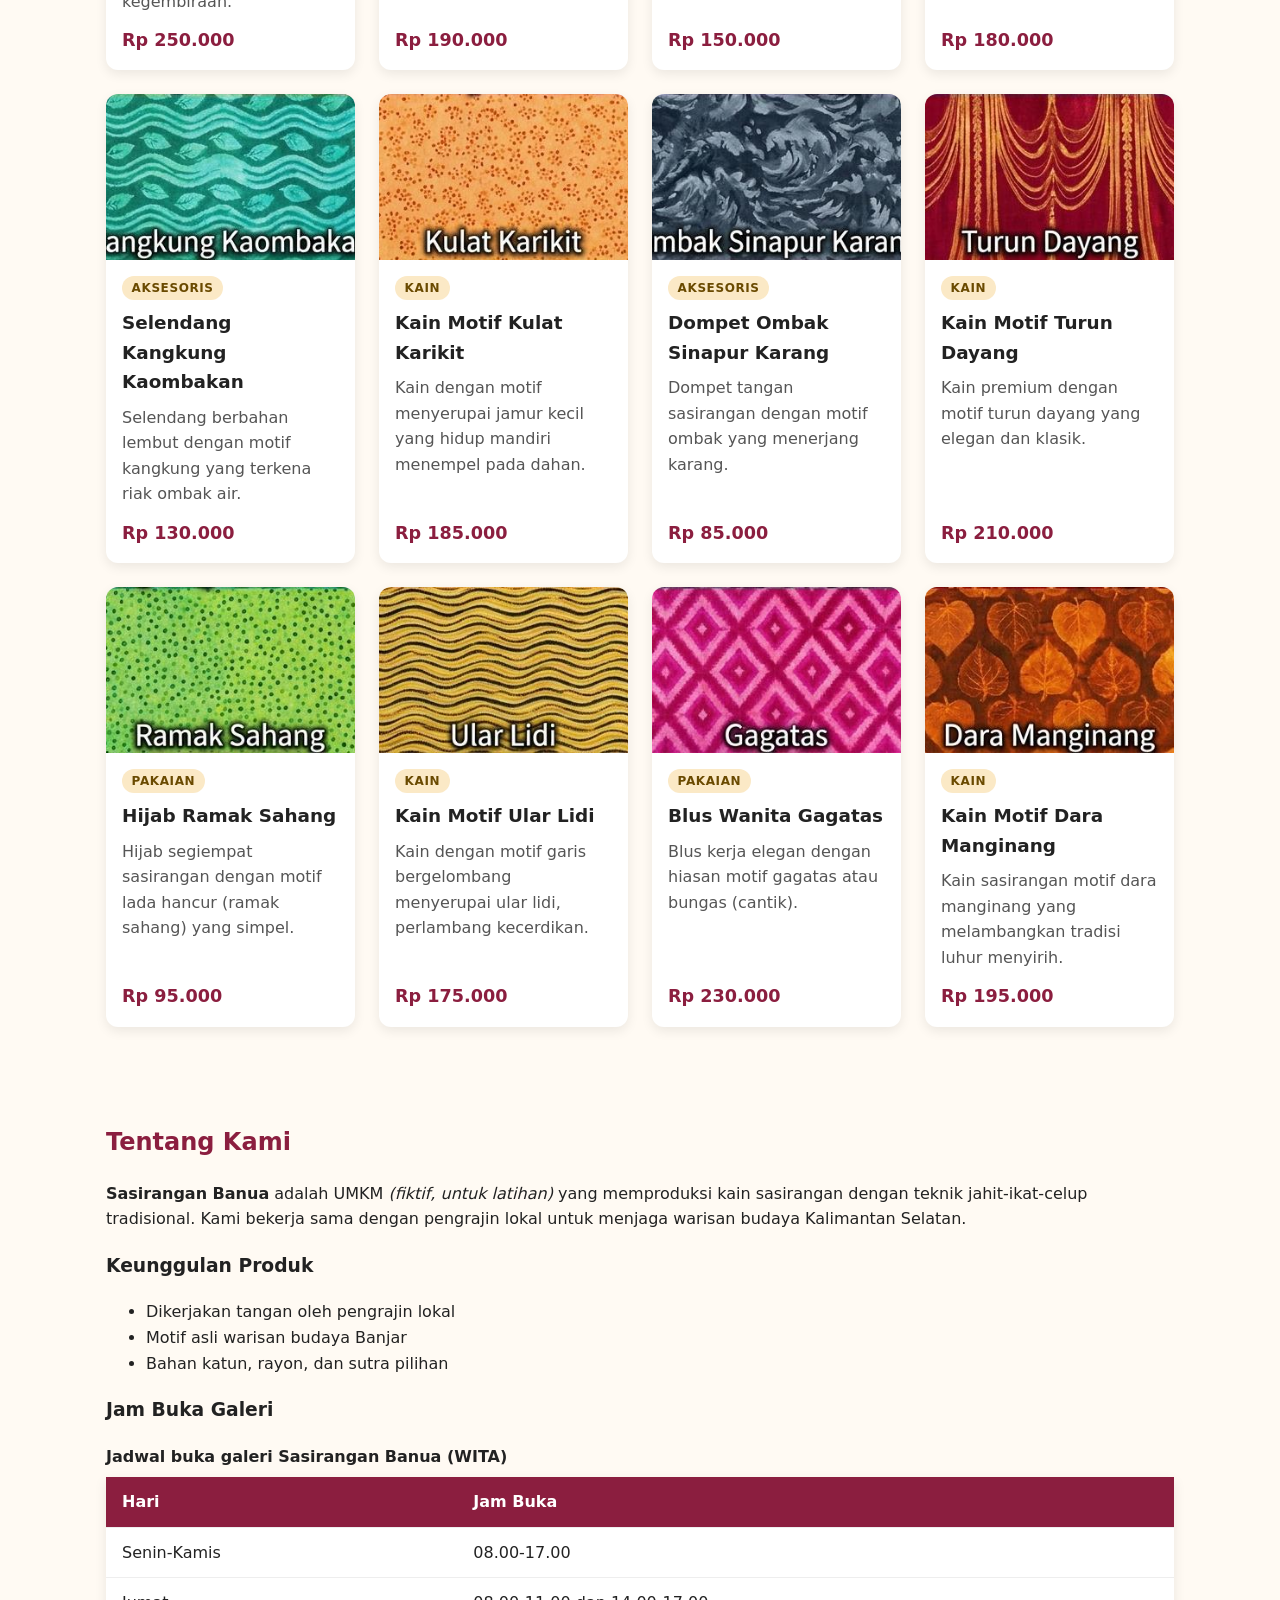
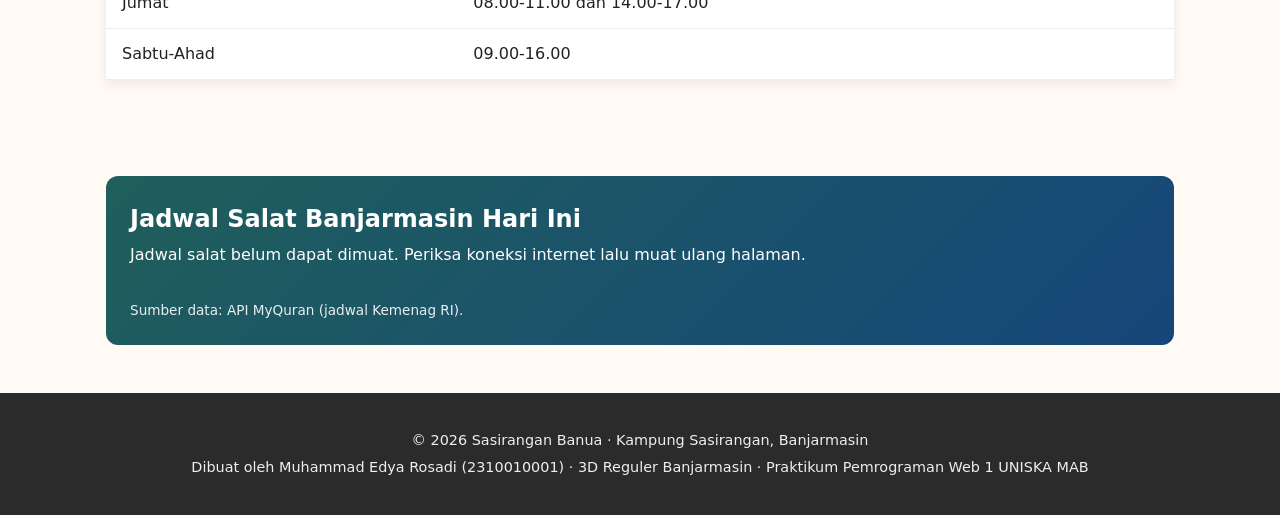
==== commit 72f2eb55: "Tambah widget jadwal salat dari API MyQuran" ====
--- a/index.html
+++ b/index.html
@@ -5,8 +5,10 @@
   <meta charset="UTF-8">
   <meta name="viewport" content="width=device-width, initial-scale=1.0">
   <meta name="description" content="Katalog kain dan busana Sasirangan khas Banjarmasin karya pengrajin lokal.">
+  <link rel="icon" type="image/x-icon" href="img/favicon.ico">
   <link rel="stylesheet" href="css/style.css">
   <script src="js/katalog.js" defer></script>
+  <script src="js/jadwal-salat.js" defer></script>
   <title>Sasirangan Banua | Kain Khas Banjar</title>
 </head>
 
@@ -97,6 +99,16 @@
         </tbody>
       </table>
     </section>
+
+    <!-- ========== JADWAL SALAT (data dari API) ========== -->
+    <section class="bagian" id="jadwal">
+      <div class="jadwal-salat" id="jadwal-salat">
+        <h2>Jadwal Salat Banjarmasin Hari Ini</h2>
+        <p class="status" aria-live="polite">Memuat jadwal salat...</p>
+        <ul class="daftar-waktu" hidden></ul>
+        <p class="sumber">Sumber data: API MyQuran (jadwal Kemenag RI).</p>
+      </div>
+    </section>
   </main>
 
   <!-- ========== FOOTER ========== -->
--- a/css/style.css
+++ b/css/style.css
@@ -436,4 +436,49 @@
         flex: 1;
         max-width: 22rem;
     }
+}
+
+/* ---------- 13. Widget jadwal salat (Modul 4) ---------- */
+.jadwal-salat {
+    padding: 1.5rem;
+    border-radius: var(--radius);
+    background: linear-gradient(135deg, #1f5f5b, #16467a);
+    color: #ffffff;
+}
+
+.jadwal-salat h2 {
+    margin: 0 0 0.25rem;
+    color: #ffffff;
+}
+
+.jadwal-salat .status {
+    margin: 0 0 1rem;
+}
+
+.daftar-waktu {
+    display: grid;
+    grid-template-columns: repeat(auto-fit, minmax(110px, 1fr));
+    gap: 0.75rem;
+    margin: 0;
+    padding: 0;
+    list-style: none;
+}
+
+.daftar-waktu li {
+    display: flex;
+    flex-direction: column;
+    align-items: center;
+    padding: 0.75rem;
+    border-radius: 10px;
+    background-color: rgba(255, 255, 255, 0.15);
+}
+
+.daftar-waktu strong {
+    font-size: 1.4rem;
+}
+
+.jadwal-salat .sumber {
+    margin: 1rem 0 0;
+    font-size: 0.85rem;
+    opacity: 0.9;
 }
